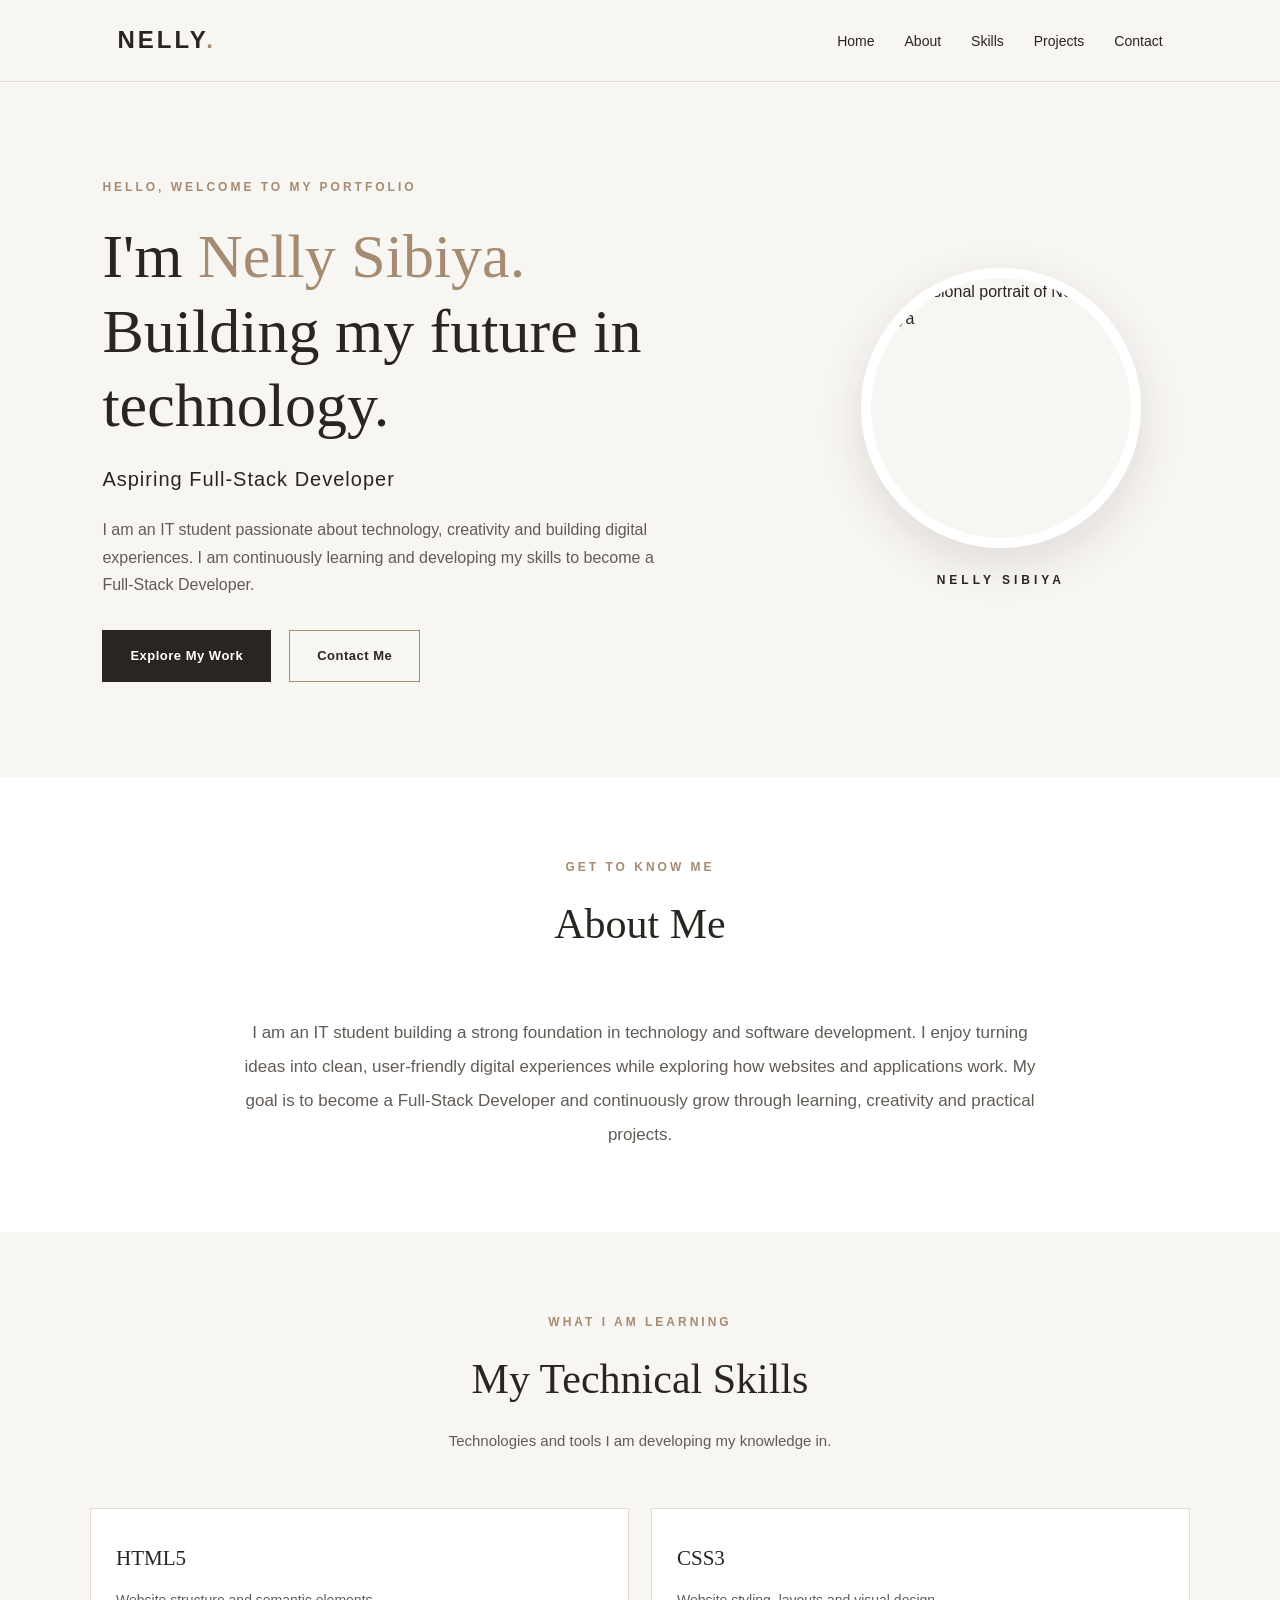
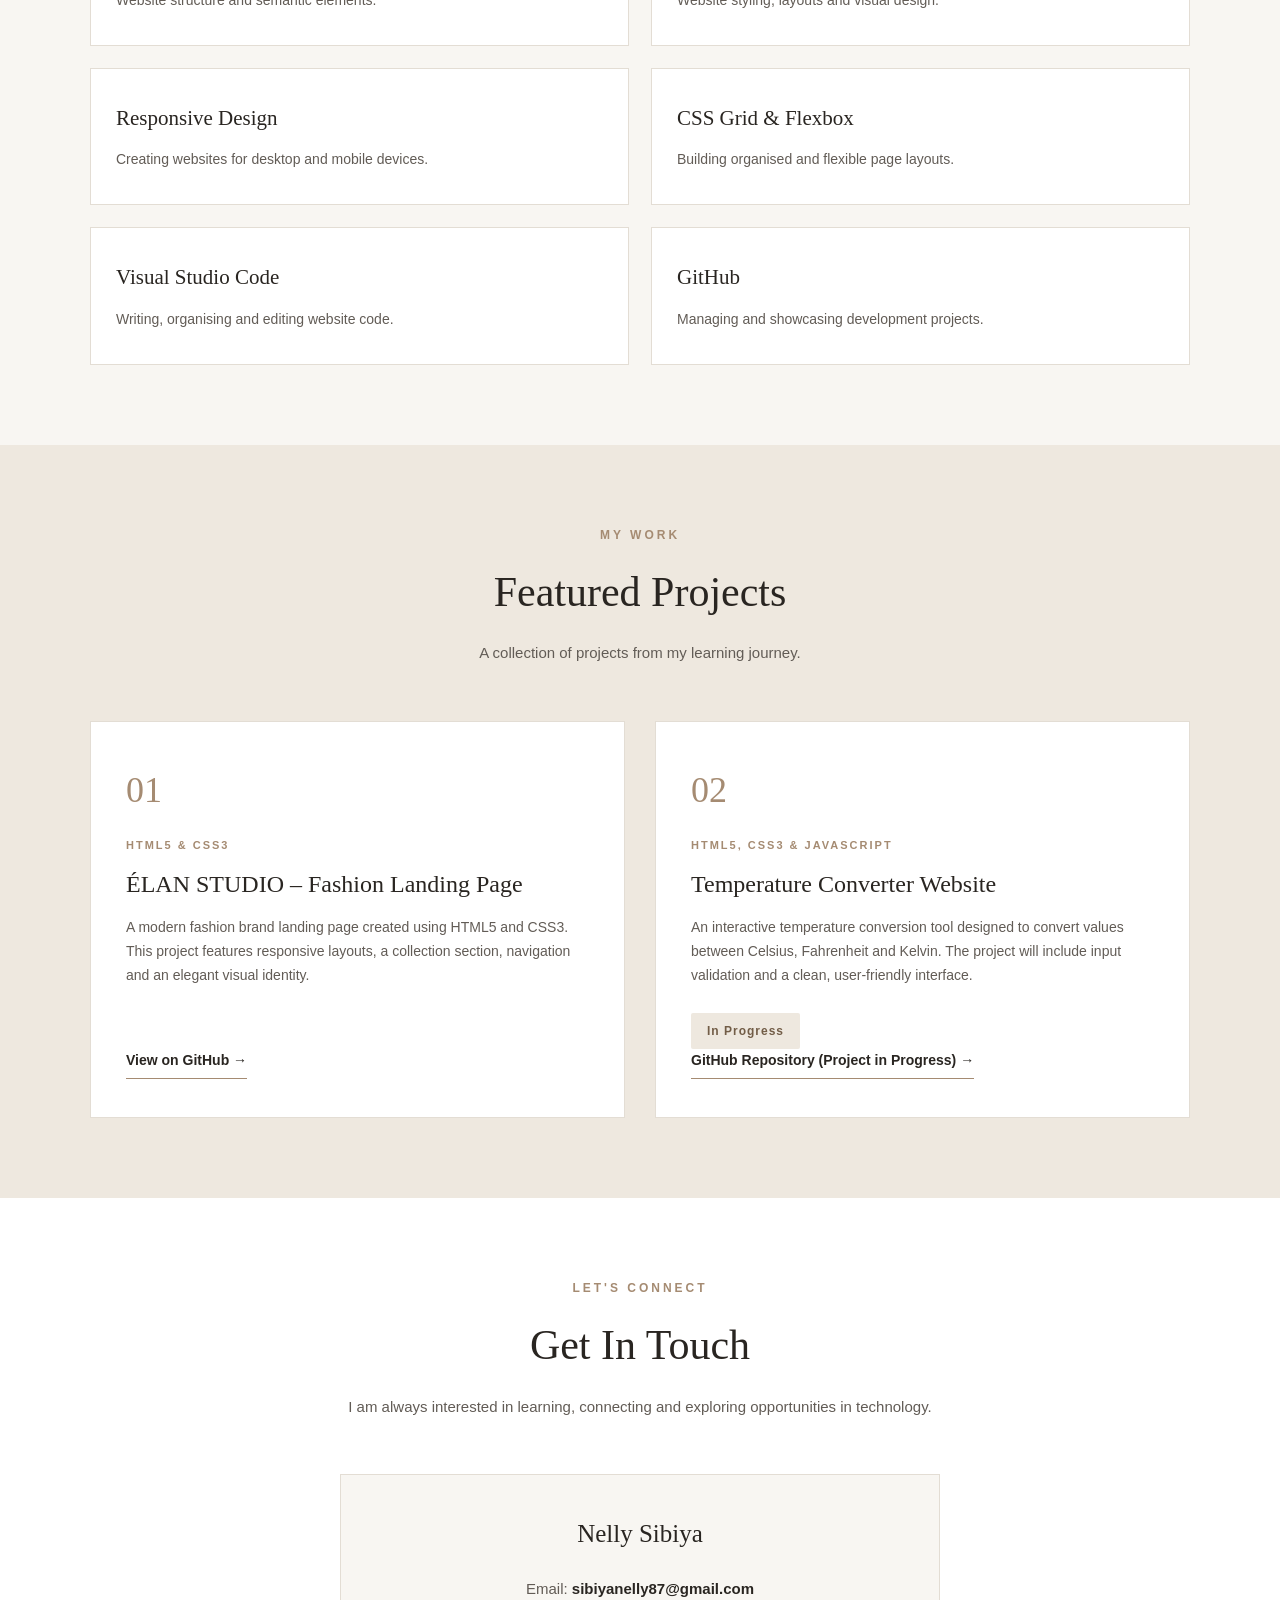
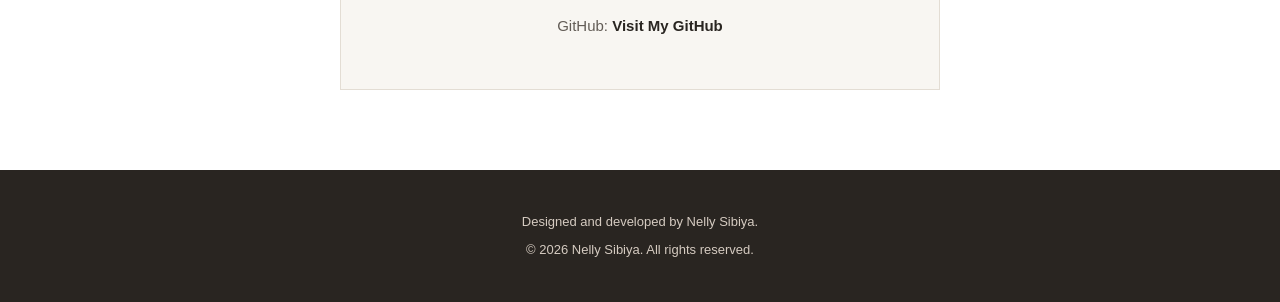
==== WebDev-L1-PersonalPortfolio/index.html @ aa715284 "Add Level 1 Personal Portfolio project" ====
<!DOCTYPE html>
<html lang="en">

<head>
    <meta charset="UTF-8">
    <meta name="viewport" content="width=device-width, initial-scale=1.0">

    <meta name="description" content="Nelly Sibiya's personal portfolio. Aspiring Full-Stack Developer and IT student showcasing skills and development projects.">

    <title>Nelly Sibiya | Aspiring Full-Stack Developer</title>

    <!-- External CSS stylesheet -->
    <link rel="stylesheet" href="style.css">
</head>

<body>

    <!-- Navigation Bar -->
    <header class="header">
        <nav class="navbar">

            <a href="#home" class="logo">NELLY<span>.</span></a>

            <ul class="nav-links">
                <li><a href="#home">Home</a></li>
                <li><a href="#about">About</a></li>
                <li><a href="#skills">Skills</a></li>
                <li><a href="#projects">Projects</a></li>
                <li><a href="#contact">Contact</a></li>
            </ul>

        </nav>
    </header>


    <!-- Main Content -->
    <main>

        <!-- Hero Section -->
        <section class="hero" id="home">

            <div class="hero-content">

                <p class="intro-tag">
                    HELLO, WELCOME TO MY PORTFOLIO
                </p>

                <h1>
                    I'm <span>Nelly Sibiya.</span>
                    <br>
                    Building my future in technology.
                </h1>

                <h2 class="professional-title">
                    Aspiring Full-Stack Developer
                </h2>

                <p class="hero-description">
                    I am an IT student passionate about technology,
                    creativity and building digital experiences.
                    I am continuously learning and developing my
                    skills to become a Full-Stack Developer.
                </p>

                <div class="hero-buttons">

                    <a href="#projects" class="primary-button">
                        Explore My Work
                    </a>

                    <a href="#contact" class="secondary-button">
                        Contact Me
                    </a>

                </div>

            </div>


            <!-- Professional Profile Photograph -->
<div class="profile-image">

    <img
        src="images/nelly-profile.jpg"
        alt="Professional portrait of Nelly Sibiya"
        class="profile-photo">

    <p class="avatar-caption">NELLY SIBIYA</p>

</div>

        </section>


        <!-- About Me Section -->
        <section class="about section-padding" id="about">

            <div class="section-heading">

                <p class="section-tag">GET TO KNOW ME</p>

                <h2>About Me</h2>

            </div>

            <div class="about-content">

                <p>
                    I am an IT student building a strong foundation
                    in technology and software development. I enjoy
                    turning ideas into clean, user-friendly digital
                    experiences while exploring how websites and
                    applications work. My goal is to become a
                    Full-Stack Developer and continuously grow
                    through learning, creativity and practical projects.
                </p>

            </div>

        </section>


        <!-- Skills Section -->
        <section class="skills section-padding" id="skills">

            <div class="section-heading">

                <p class="section-tag">WHAT I AM LEARNING</p>

                <h2>My Technical Skills</h2>

                <p>
                    Technologies and tools I am developing
                    my knowledge in.
                </p>

            </div>


            <div class="skills-grid">

                <div class="skill-card">
                    <h3>HTML5</h3>
                    <p>Website structure and semantic elements.</p>
                </div>

                <div class="skill-card">
                    <h3>CSS3</h3>
                    <p>Website styling, layouts and visual design.</p>
                </div>

                <div class="skill-card">
                    <h3>Responsive Design</h3>
                    <p>Creating websites for desktop and mobile devices.</p>
                </div>

                <div class="skill-card">
                    <h3>CSS Grid & Flexbox</h3>
                    <p>Building organised and flexible page layouts.</p>
                </div>

                <div class="skill-card">
                    <h3>Visual Studio Code</h3>
                    <p>Writing, organising and editing website code.</p>
                </div>

                <div class="skill-card">
                    <h3>GitHub</h3>
                    <p>Managing and showcasing development projects.</p>
                </div>

            </div>

        </section>


        <!-- Projects Section -->
        <section class="projects section-padding" id="projects">

            <div class="section-heading">

                <p class="section-tag">MY WORK</p>

                <h2>Featured Projects</h2>

                <p>
                    A collection of projects from my learning journey.
                </p>

            </div>


            <div class="projects-grid">

                <!-- Project One -->
                <article class="project-card">

                    <div class="project-number">01</div>

                    <p class="project-category">HTML5 & CSS3</p>

                    <h3>ÉLAN STUDIO – Fashion Landing Page</h3>

                    <p>
                        A modern fashion brand landing page created
                        using HTML5 and CSS3. This project features
                        responsive layouts, a collection section,
                        navigation and an elegant visual identity.
                    </p>

                    <a
                        href="https://github.com/sibiyanelly87-afk/OIBSIP/tree/main/WebDev-L1-LandingPage"
                        target="_blank"
                        rel="noopener noreferrer"
                        class="project-link">

                        View on GitHub →

                    </a>

                </article>


                <!-- Project Two -->
                <article class="project-card">

                    <div class="project-number">02</div>

                    <p class="project-category">
                        HTML5, CSS3 & JAVASCRIPT
                    </p>

                    <h3>Temperature Converter Website</h3>

                    <p>
                        An interactive temperature conversion tool
                        designed to convert values between Celsius,
                        Fahrenheit and Kelvin. The project will include
                        input validation and a clean, user-friendly
                        interface.
                    </p>

                    <span class="project-status">
                        In Progress
                    </span>
<a
    href="https://github.com/sibiyanelly87-afk/OIBSIP"
    target="_blank"
    rel="noopener noreferrer"
    class="project-link">

    GitHub Repository (Project in Progress) →

</a>
                </article>

            </div>

        </section>


        <!-- Contact Section -->
        <section class="contact section-padding" id="contact">

            <div class="section-heading">

                <p class="section-tag">LET'S CONNECT</p>

                <h2>Get In Touch</h2>

                <p>
                    I am always interested in learning, connecting
                    and exploring opportunities in technology.
                </p>

            </div>


            <div class="contact-details">

                <h3>Nelly Sibiya</h3>

                <!-- Replace with your actual email address -->
                <p>
                    Email:

                    <a href="mailto:sibiyanelly87@gmail.com">
    sibiyanelly87@gmail.com
</a>
                </p>

                <p>
                    GitHub:

                    <a
                        href="https://github.com/sibiyanelly87-afk"
                        target="_blank"
                        rel="noopener noreferrer">

                        Visit My GitHub

                    </a>
                </p>

            </div>

        </section>

    </main>


    <!-- Footer -->
    <footer class="footer">

        <p>Designed and developed by Nelly Sibiya.</p>

        <p>
            &copy; 2026 Nelly Sibiya. All rights reserved.
        </p>

    </footer>

</body>
</html>
---- WebDev-L1-PersonalPortfolio/style.css ----
/* ==========================================
   NELLY SIBIYA - PERSONAL PORTFOLIO
   Aspiring Full-Stack Developer
   Main Stylesheet
========================================== */


/* 1. GENERAL SETTINGS */

* {
    margin: 0;
    padding: 0;
    box-sizing: border-box;
}

html {
    scroll-behavior: smooth;
    scroll-padding-top: 90px;
}

body {
    font-family: Arial, Helvetica, sans-serif;
    background-color: #f8f6f2;
    color: #292521;
    line-height: 1.7;
}

:root {
    --primary-color: #292521;
    --secondary-color: #a58b72;
    --background-color: #f8f6f2;
    --light-color: #ffffff;
    --text-color: #625c56;
    --accent-background: #eee8df;
    --border-color: #e3ddd4;
}


/* 2. GENERAL TYPOGRAPHY */

h1,
h2,
h3 {
    color: var(--primary-color);
}

a {
    transition: color 0.3s ease,
                background-color 0.3s ease,
                transform 0.3s ease;
}

a:focus-visible {
    outline: 3px solid var(--secondary-color);
    outline-offset: 4px;
}

.section-padding {
    padding: 100px 8%;
}

.section-heading {
    text-align: center;
    max-width: 700px;
    margin: 0 auto 55px;
}

.section-heading h2 {
    font-family: Georgia, serif;
    font-size: 42px;
    font-weight: normal;
    margin-bottom: 12px;
}

.section-heading > p:last-child {
    color: var(--text-color);
    font-size: 15px;
}

.section-tag {
    color: var(--secondary-color);
    font-size: 12px;
    font-weight: bold;
    letter-spacing: 3px;
    margin-bottom: 12px;
}


/* 3. NAVIGATION BAR */

.header {
    position: sticky;
    top: 0;
    z-index: 1000;
    width: 100%;
    background-color: rgba(248, 246, 242, 0.97);
    border-bottom: 1px solid var(--border-color);
}

.navbar {
    max-width: 1250px;
    margin: auto;
    padding: 20px 8%;
    display: flex;
    align-items: center;
    justify-content: space-between;
}

.logo {
    font-size: 24px;
    font-weight: bold;
    letter-spacing: 3px;
    color: var(--primary-color);
    text-decoration: none;
}

.logo span {
    color: var(--secondary-color);
}

.nav-links {
    display: flex;
    align-items: center;
    gap: 30px;
    list-style: none;
}

.nav-links a {
    text-decoration: none;
    color: var(--primary-color);
    font-size: 14px;
    font-weight: 500;
}

.nav-links a:hover {
    color: var(--secondary-color);
}


/* 4. HERO SECTION */

.hero {
    min-height: 620px;
    max-width: 1450px;
    margin: auto;
    padding: 95px 8%;
    display: grid;
    grid-template-columns: 1.3fr 0.7fr;
    align-items: center;
    gap: 65px;
}

.hero-content {
    max-width: 680px;
}

.intro-tag {
    color: var(--secondary-color);
    font-size: 12px;
    font-weight: bold;
    letter-spacing: 3px;
    margin-bottom: 22px;
}

.hero-content h1 {
    font-family: Georgia, serif;
    font-size: clamp(38px, 5vw, 62px);
    font-weight: normal;
    line-height: 1.2;
    margin-bottom: 20px;
}

.hero-content h1 span {
    color: var(--secondary-color);
}

.professional-title {
    font-size: 20px;
    font-weight: 500;
    letter-spacing: 1px;
    margin-bottom: 20px;
}

.hero-description {
    max-width: 570px;
    color: var(--text-color);
    font-size: 16px;
    margin-bottom: 32px;
}

.hero-buttons {
    display: flex;
    align-items: center;
    gap: 18px;
    flex-wrap: wrap;
}

.primary-button,
.secondary-button {
    display: inline-block;
    padding: 14px 27px;
    font-size: 13px;
    font-weight: bold;
    letter-spacing: 0.5px;
    text-decoration: none;
}

.primary-button {
    background-color: var(--primary-color);
    color: var(--light-color);
    border: 1px solid var(--primary-color);
}

.primary-button:hover {
    background-color: var(--secondary-color);
    border-color: var(--secondary-color);
    transform: translateY(-3px);
}

.secondary-button {
    border: 1px solid var(--secondary-color);
    color: var(--primary-color);
}

.secondary-button:hover {
    background-color: var(--accent-background);
    transform: translateY(-3px);
}


/* 5. PROFESSIONAL PROFILE PHOTOGRAPH */

.profile-image {
    display: flex;
    flex-direction: column;
    align-items: center;
    justify-content: center;
}

.profile-photo {
    width: 280px;
    height: 280px;
    object-fit: cover;
    object-position: center;
    border-radius: 50%;
    border: 10px solid var(--light-color);
    box-shadow: 0 15px 45px rgba(41, 37, 33, 0.12);
}

.avatar-caption {
    margin-top: 22px;
    font-size: 12px;
    letter-spacing: 4px;
    font-weight: bold;
}

/* 6. ABOUT ME SECTION */

.about {
    background-color: var(--light-color);
    text-align: center;
}

.about-content {
    max-width: 800px;
    margin: auto;
}

.about-content p {
    color: var(--text-color);
    font-size: 17px;
    line-height: 2;
}


/* 7. SKILLS SECTION */

.skills {
    background-color: var(--background-color);
}

.skills-grid {
    max-width: 1100px;
    margin: auto;
    display: grid;
    grid-template-columns: repeat(3, 1fr);
    gap: 22px;
}

.skill-card {
    background-color: var(--light-color);
    border: 1px solid var(--border-color);
    padding: 32px 25px;
    transition: transform 0.3s ease,
                box-shadow 0.3s ease;
}

.skill-card:hover {
    transform: translateY(-6px);
    box-shadow: 0 12px 30px rgba(41, 37, 33, 0.08);
}

.skill-card h3 {
    font-family: Georgia, serif;
    font-size: 21px;
    font-weight: normal;
    margin-bottom: 12px;
}

.skill-card p {
    color: var(--text-color);
    font-size: 14px;
}


/* 8. PROJECTS SECTION */

.projects {
    background-color: var(--accent-background);
}

.projects-grid {
    max-width: 1100px;
    margin: auto;
    display: grid;
    grid-template-columns: repeat(2, 1fr);
    gap: 30px;
}

.project-card {
    background-color: var(--light-color);
    padding: 38px 35px;
    border: 1px solid var(--border-color);
    display: flex;
    flex-direction: column;
    align-items: flex-start;
    transition: transform 0.3s ease,
                box-shadow 0.3s ease;
}

.project-card:hover {
    transform: translateY(-5px);
    box-shadow: 0 15px 35px rgba(41, 37, 33, 0.08);
}

.project-number {
    font-family: Georgia, serif;
    font-size: 36px;
    color: var(--secondary-color);
    margin-bottom: 15px;
}

.project-category {
    color: var(--secondary-color);
    font-size: 11px;
    font-weight: bold;
    letter-spacing: 2px;
    margin-bottom: 13px;
}

.project-card h3 {
    font-family: Georgia, serif;
    font-size: 24px;
    font-weight: normal;
    line-height: 1.4;
    margin-bottom: 15px;
}

.project-card > p:not(.project-category) {
    color: var(--text-color);
    font-size: 14px;
    margin-bottom: 25px;
    flex-grow: 1;
}

.project-link {
    color: var(--primary-color);
    font-size: 14px;
    font-weight: bold;
    text-decoration: none;
    border-bottom: 1px solid var(--secondary-color);
    padding-bottom: 5px;
}

.project-link:hover {
    color: var(--secondary-color);
}

.project-status {
    display: inline-block;
    background-color: #eee8df;
    color: #725d47;
    padding: 8px 16px;
    font-size: 12px;
    font-weight: bold;
    letter-spacing: 1px;
    border-radius: 2px;
}


/* 9. CONTACT SECTION */

.contact {
    background-color: var(--light-color);
    text-align: center;
}

.contact-details {
    max-width: 600px;
    margin: auto;
    background-color: var(--background-color);
    padding: 38px 25px;
    border: 1px solid var(--border-color);
}

.contact-details h3 {
    font-family: Georgia, serif;
    font-size: 25px;
    font-weight: normal;
    margin-bottom: 20px;
}

.contact-details p {
    color: var(--text-color);
    font-size: 15px;
    margin-bottom: 12px;
    overflow-wrap: anywhere;
}

.contact-details a {
    color: var(--primary-color);
    font-weight: bold;
    text-decoration: none;
}

.contact-details a:hover {
    color: var(--secondary-color);
}


/* 10. FOOTER */

.footer {
    background-color: var(--primary-color);
    color: var(--light-color);
    text-align: center;
    padding: 35px 8%;
}

.footer p {
    color: #d5cbc1;
    font-size: 13px;
    margin: 6px 0;
}


/* 11. TABLET RESPONSIVENESS */

@media (max-width: 900px) {

    .navbar {
        padding: 18px 5%;
    }

    .nav-links {
        gap: 18px;
    }

    .hero {
        padding: 75px 6%;
        gap: 35px;
    }

  .profile-photo {
    width: 230px;
    height: 230px;
}
    }

    .skills-grid {
        grid-template-columns: repeat(2, 1fr);
    }

    .section-padding {
        padding: 80px 6%;
    }




/* 12. MOBILE RESPONSIVENESS */

@media (max-width: 650px) {

    html {
        scroll-padding-top: 130px;
    }

    .navbar {
        flex-direction: column;
        gap: 16px;
        padding: 17px 5%;
    }

    .nav-links {
        justify-content: center;
        flex-wrap: wrap;
        gap: 12px 20px;
    }

    .nav-links a {
        font-size: 13px;
    }

    .hero {
        grid-template-columns: 1fr;
        min-height: auto;
        text-align: center;
        padding: 65px 7%;
        gap: 45px;
    }

    .hero-content {
        margin: auto;
    }

    .hero-content h1 {
        font-size: 39px;
    }

    .professional-title {
        font-size: 18px;
    }

    .hero-description {
        font-size: 15px;
        margin-left: auto;
        margin-right: auto;
    }

    .hero-buttons {
        justify-content: center;
    }

   .profile-photo {
    width: 210px;
    height: 210px;
}

    .section-padding {
        padding: 70px 7%;
    }

    .section-heading {
        margin-bottom: 38px;
    }

    .section-heading h2 {
        font-size: 33px;
    }

    .about-content p {
        font-size: 15px;
        line-height: 1.9;
    }

    .skills-grid {
        grid-template-columns: 1fr;
        gap: 17px;
    }

    .skill-card {
        padding: 27px 23px;
    }

    .projects-grid {
        grid-template-columns: 1fr;
        gap: 22px;
    }

    .project-card {
        padding: 30px 25px;
    }

    .contact-details {
        padding: 30px 18px;
    }

    .footer {
        padding: 30px 6%;
    }

}


/* 13. SMALL MOBILE PHONES */

@media (max-width: 380px) {

    .logo {
        font-size: 21px;
    }

    .nav-links {
        gap: 10px 15px;
    }

    .nav-links a {
        font-size: 12px;
    }

    .hero-content h1 {
        font-size: 33px;
    }

    .hero-buttons {
        flex-direction: column;
        align-items: stretch;
    }

    .primary-button,
    .secondary-button {
        text-align: center;
    }

    .profile-photo {
    width: 180px;
    height: 180px;
}

}


/* 14. REDUCED MOTION ACCESSIBILITY */

@media (prefers-reduced-motion: reduce) {

    html {
        scroll-behavior: auto;
    }

    *,
    *::before,
    *::after {
        transition-duration: 0.01ms !important;
        animation-duration: 0.01ms !important;
    }

}
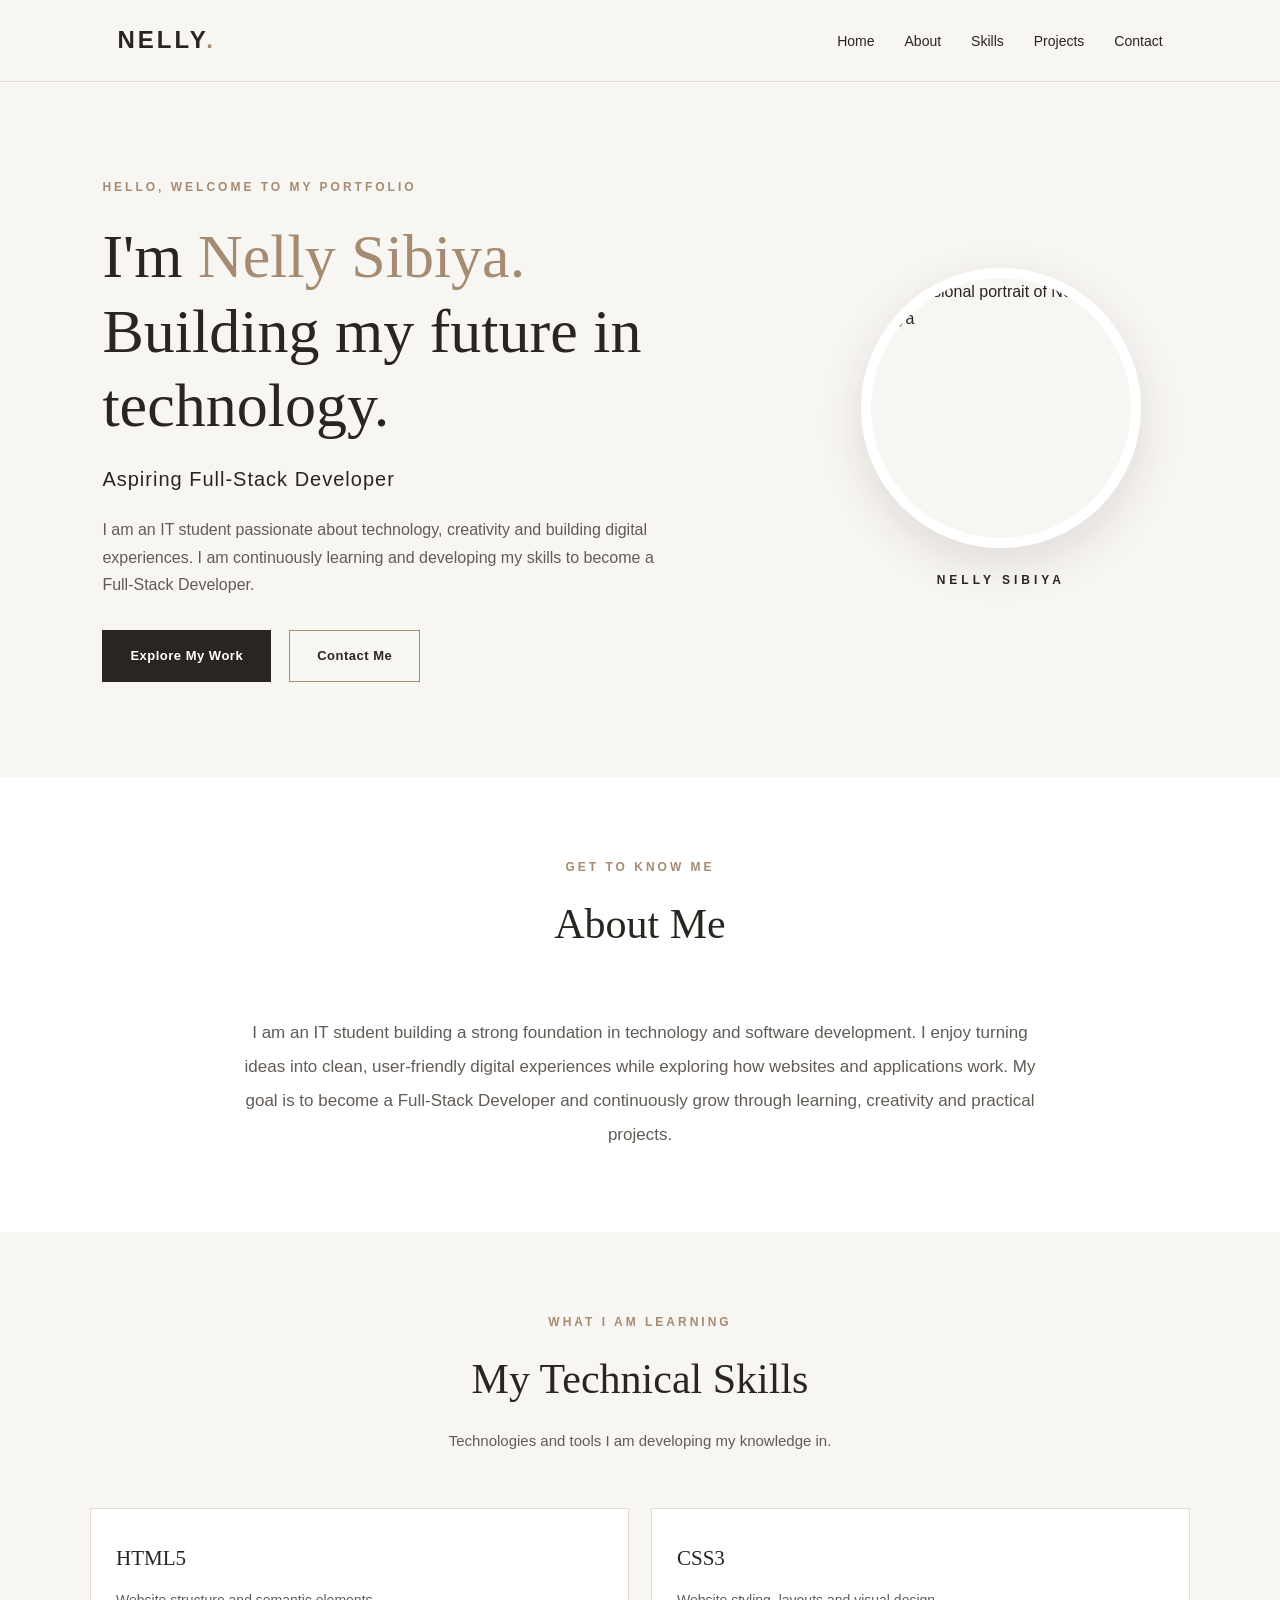
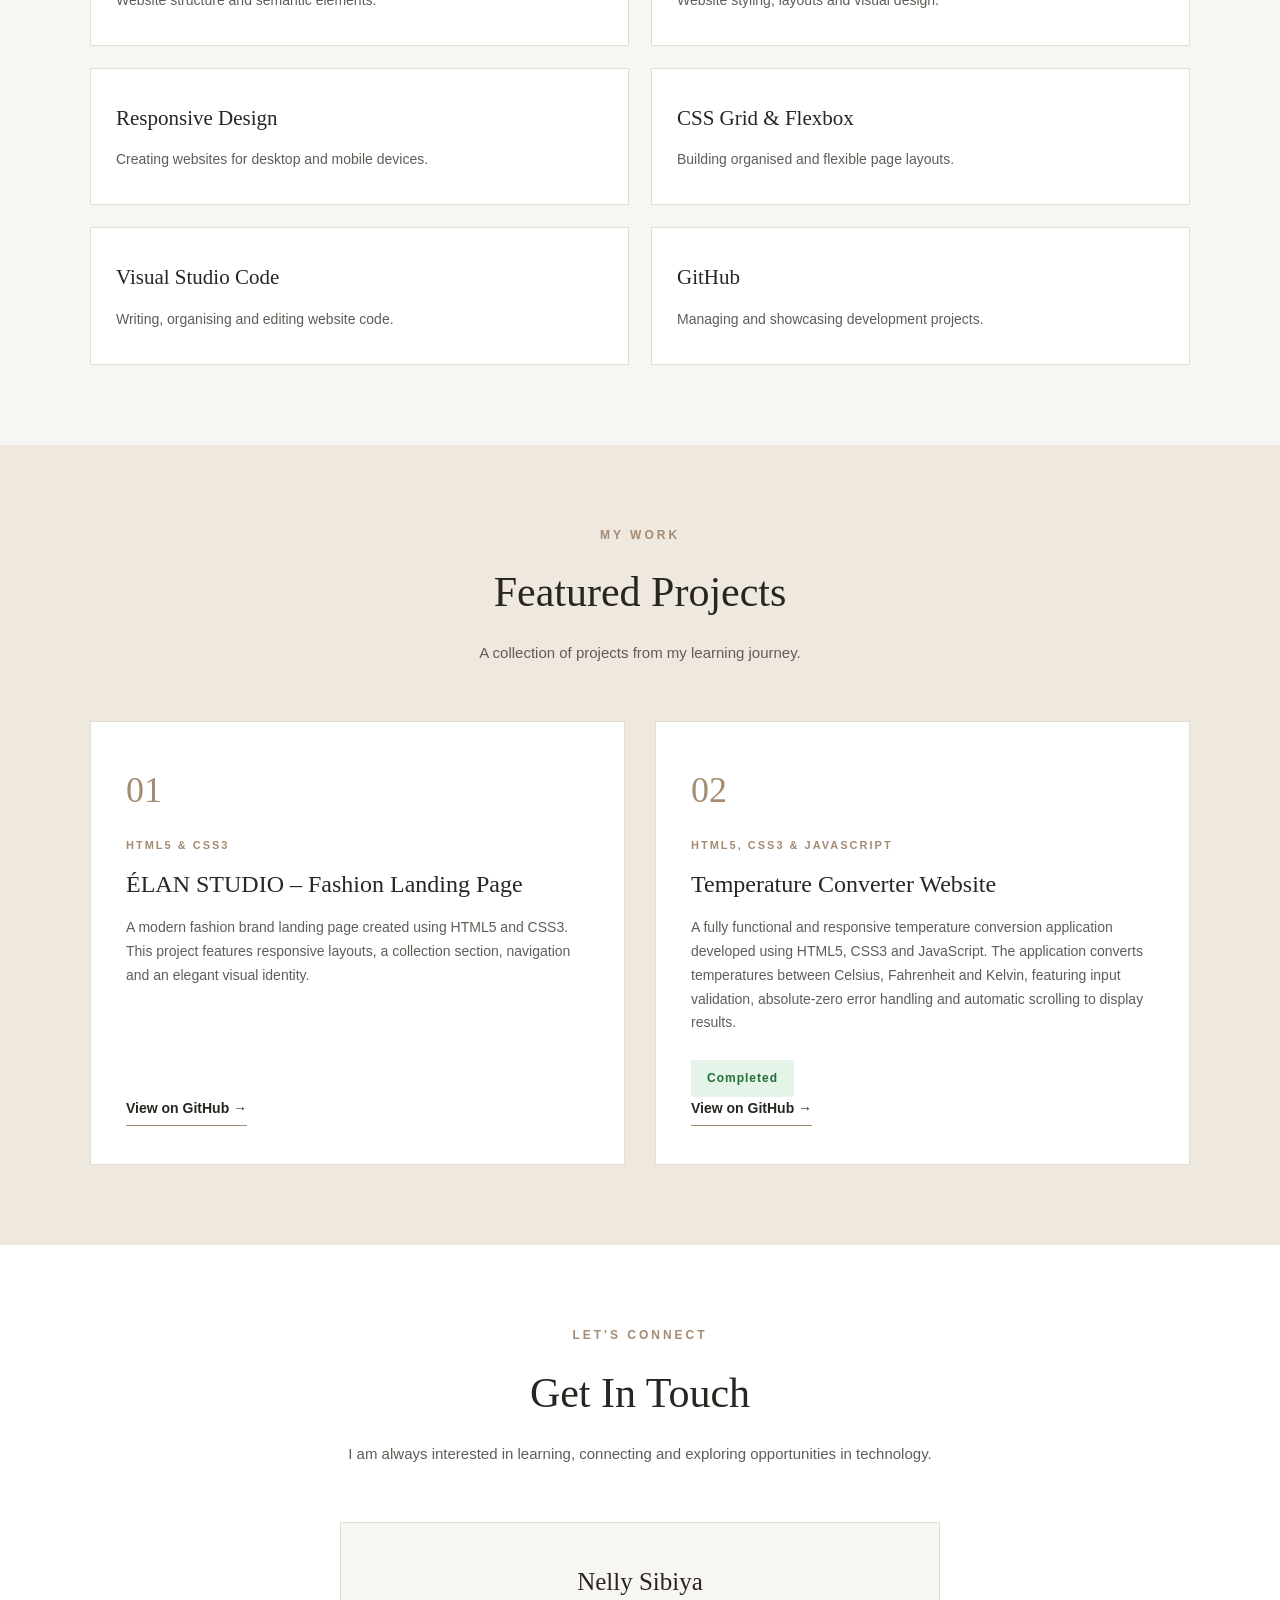
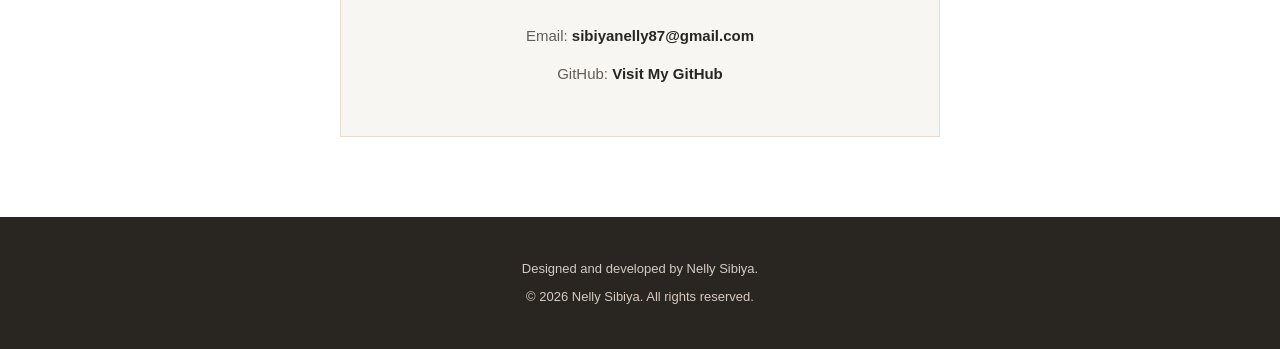
==== commit b965e497: "Update Personal Portfolio project files" ====
--- a/WebDev-L1-PersonalPortfolio/index.html
+++ b/WebDev-L1-PersonalPortfolio/index.html
@@ -223,37 +223,41 @@
 
 
                 <!-- Project Two -->
-                <article class="project-card">
-
-                    <div class="project-number">02</div>
-
-                    <p class="project-category">
-                        HTML5, CSS3 & JAVASCRIPT
-                    </p>
-
-                    <h3>Temperature Converter Website</h3>
-
-                    <p>
-                        An interactive temperature conversion tool
-                        designed to convert values between Celsius,
-                        Fahrenheit and Kelvin. The project will include
-                        input validation and a clean, user-friendly
-                        interface.
-                    </p>
-
-                    <span class="project-status">
-                        In Progress
-                    </span>
-<a
-    href="https://github.com/sibiyanelly87-afk/OIBSIP"
-    target="_blank"
-    rel="noopener noreferrer"
-    class="project-link">
-
-    GitHub Repository (Project in Progress) →
-
-</a>
-                </article>
+         
+<!-- Project Two -->
+<article class="project-card">
+
+    <div class="project-number">02</div>
+
+    <p class="project-category">HTML5, CSS3 & JAVASCRIPT</p>
+
+    <h3>Temperature Converter Website</h3>
+
+    <p>
+        A fully functional and responsive temperature
+        conversion application developed using HTML5,
+        CSS3 and JavaScript. The application converts
+        temperatures between Celsius, Fahrenheit and Kelvin,
+        featuring input validation, absolute-zero error
+        handling and automatic scrolling to display results.
+    </p>
+
+    <span class="project-status completed">
+        Completed
+    </span>
+
+    <a
+        href="https://github.com/sibiyanelly87-afk/OIBSIP/tree/main/WebDev-L1-TemperatureConverter"
+        target="_blank"
+        rel="noopener noreferrer"
+        class="project-link">
+
+        View on GitHub →
+
+    </a>
+
+</article>
+
 
             </div>
 
--- a/WebDev-L1-PersonalPortfolio/style.css
+++ b/WebDev-L1-PersonalPortfolio/style.css
@@ -397,7 +397,10 @@
     letter-spacing: 1px;
     border-radius: 2px;
 }
-
+.project-status.completed {
+    background-color: #e4f4e9;
+    color: #216e39;
+}
 
 /* 9. CONTACT SECTION */
 
